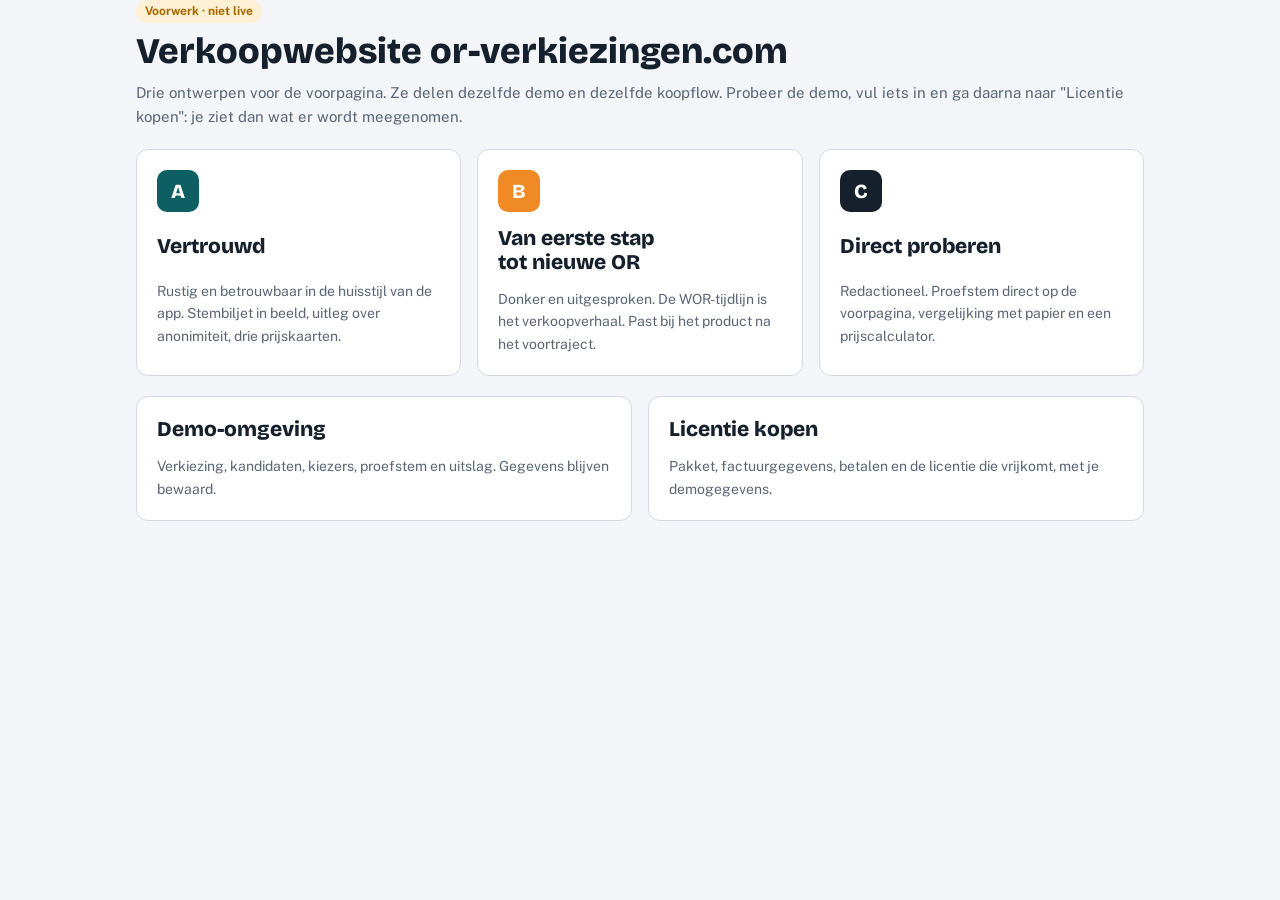
==== verkoopwebsite/index.html @ 51aff5f1 "Voorwerk verkoopwebsite: drie ontwerpen, demo, koopflow en technische aanpak Niet live: alleen in ee" ====
<!doctype html>
<html lang="nl">
<head>
<meta charset="utf-8">
<meta name="viewport" content="width=device-width, initial-scale=1">
<title>Verkoopwebsite ontwerpen</title>
<meta name="robots" content="noindex, nofollow">
<link rel="stylesheet" href="https://fonts.googleapis.com/css2?family=Bricolage+Grotesque:opsz,wght@12..96,600;12..96,800&family=Public+Sans:wght@400;600;700&display=swap">
<link rel="stylesheet" href="basis.css">
<style>
  main { padding: 40px 16px 64px; }
  .raster { display: grid; grid-template-columns: repeat(auto-fit, minmax(min(100%, 300px), 1fr)); gap: 16px; }
  .raster .kaart { text-decoration: none; color: var(--ink); }
  .raster .kaart:hover { border-color: var(--petrol); }
  .raster .kaart p { color: var(--muted); font-size: 14px; }
  .letter { width: 42px; height: 42px; border-radius: 10px; display: grid; place-items: center; font: 800 20px var(--display); color: #fff; }
</style>
</head>
<body>
<main class="wrap stapel">
  <div class="stapel" style="gap:8px">
    <span class="chip warn" style="width:fit-content">Voorwerk · niet live</span>
    <h1>Verkoopwebsite or-verkiezingen.com</h1>
    <p class="hint" style="font-size:15px">Drie ontwerpen voor de voorpagina. Ze delen dezelfde demo en dezelfde koopflow. Probeer de demo, vul iets in en ga daarna naar "Licentie kopen": je ziet dan wat er wordt meegenomen.</p>
  </div>
  <div class="raster">
    <a class="kaart" href="versie-a.html"><span class="letter" style="background:#0d5f63">A</span><h2>Vertrouwd</h2><p>Rustig en betrouwbaar in de huisstijl van de app. Stembiljet in beeld, uitleg over anonimiteit, drie prijskaarten.</p></a>
    <a class="kaart" href="versie-b.html"><span class="letter" style="background:#f08a24">B</span><h2>Van eerste stap tot nieuwe OR</h2><p>Donker en uitgesproken. De WOR-tijdlijn is het verkoopverhaal. Past bij het product na het voortraject.</p></a>
    <a class="kaart" href="versie-c.html"><span class="letter" style="background:#16202c">C</span><h2>Direct proberen</h2><p>Redactioneel. Proefstem direct op de voorpagina, vergelijking met papier en een prijscalculator.</p></a>
  </div>
  <div class="raster">
    <a class="kaart" href="demo.html"><h2>Demo-omgeving</h2><p>Verkiezing, kandidaten, kiezers, proefstem en uitslag. Gegevens blijven bewaard.</p></a>
    <a class="kaart" href="kopen.html"><h2>Licentie kopen</h2><p>Pakket, factuurgegevens, betalen en de licentie die vrijkomt, met je demogegevens.</p></a>
  </div>
</main>
</body>
</html>
---- verkoopwebsite/basis.css ----
/* Verkoopwebsite or-verkiezingen.com · gedeelde basis (demo, kopen, overzicht) */
:root {
  --bg: #f3f5f8; --surface: #ffffff; --sunk: #e8ecf2; --line: #d3dae4;
  --ink: #16202c; --muted: #5a6676; --petrol: #0d5f63; --petrol-soft: #dcefef; --on-petrol: #ffffff;
  --rood: #c4302b; --rood-soft: #fbe4e2; --warn: #a86a00; --warn-soft: #fdf0d5; --ok: #1f7a45; --ok-soft: #dff2e6;
  --display: "Bricolage Grotesque", ui-sans-serif, system-ui, sans-serif;
  --body: "Public Sans", ui-sans-serif, system-ui, -apple-system, "Segoe UI", Arial, sans-serif;
  --r: 12px;
  color-scheme: light;
}
@media (prefers-color-scheme: dark) {
  :root:not([data-theme="light"]) {
    --bg: #10161d; --surface: #18212b; --sunk: #0c1117; --line: #2b3644;
    --ink: #e6ebf1; --muted: #9aa6b5; --petrol: #5cc1c4; --petrol-soft: #16383b; --on-petrol: #0c1117;
    --rood: #ff6b62; --rood-soft: #3d1a19; --warn: #f0b74a; --warn-soft: #3a2c10; --ok: #5fd18f; --ok-soft: #14321f;
    color-scheme: dark;
  }
}
:root[data-theme="dark"] {
  --bg: #10161d; --surface: #18212b; --sunk: #0c1117; --line: #2b3644;
  --ink: #e6ebf1; --muted: #9aa6b5; --petrol: #5cc1c4; --petrol-soft: #16383b; --on-petrol: #0c1117;
  --rood: #ff6b62; --rood-soft: #3d1a19; --warn: #f0b74a; --warn-soft: #3a2c10; --ok: #5fd18f; --ok-soft: #14321f;
  color-scheme: dark;
}
* { box-sizing: border-box; }
html { -webkit-text-size-adjust: 100%; }
body { margin: 0; background: var(--bg); color: var(--ink); font: 15px/1.6 var(--body); }
h1, h2, h3 { font-family: var(--display); line-height: 1.15; margin: 0; text-wrap: balance; }
h1 { font-size: clamp(26px, 4vw, 36px); font-weight: 800; }
h2 { font-size: 21px; font-weight: 800; }
h3 { font-size: 16px; font-weight: 600; }
p { margin: 0; }
a { color: var(--petrol); }
[hidden] { display: none !important; }
.wrap { max-width: 1040px; margin: 0 auto; padding: 0 16px; }
.stapel { display: grid; gap: 20px; }
.kaart { background: var(--surface); border: 1px solid var(--line); border-radius: var(--r); padding: 20px; display: grid; gap: 14px; min-width: 0; }
.rij { display: flex; flex-wrap: wrap; gap: 10px; align-items: center; }
.velden { display: grid; grid-template-columns: repeat(auto-fit, minmax(min(100%, 220px), 1fr)); gap: 12px; }
label.veld { display: grid; gap: 4px; font-size: 13px; font-weight: 600; }
label.veld .uitleg { font-weight: 400; color: var(--muted); }
input, select, textarea { font: 15px var(--body); padding: 10px 12px; border: 1px solid var(--line); border-radius: 8px; background: var(--surface); color: var(--ink); width: 100%; }
textarea { min-height: 100px; resize: vertical; }
input[type="checkbox"], input[type="radio"] { width: auto; accent-color: var(--petrol); }
:focus-visible { outline: 3px solid var(--petrol); outline-offset: 2px; }
.knop { font: 700 15px var(--body); border: 0; border-radius: 8px; padding: 11px 18px; background: var(--petrol); color: var(--on-petrol); cursor: pointer; text-decoration: none; display: inline-block; }
.knop.licht { background: transparent; border: 1px solid var(--line); color: var(--ink); }
.knop.klein { padding: 6px 10px; font-size: 13px; }
.hint { font-size: 13px; color: var(--muted); }
.chip { display: inline-block; font-size: 12px; font-weight: 700; padding: 2px 9px; border-radius: 999px; background: var(--sunk); color: var(--muted); white-space: nowrap; }
.chip.ok { background: var(--ok-soft); color: var(--ok); }
.chip.warn { background: var(--warn-soft); color: var(--warn); }
.notitie { border-left: 4px solid var(--petrol); background: var(--petrol-soft); padding: 12px 14px; border-radius: 0 var(--r) var(--r) 0; display: grid; gap: 4px; font-size: 14px; }
.notitie.warn { border-color: var(--warn); background: var(--warn-soft); }
table { border-collapse: collapse; width: 100%; font-size: 14px; }
th, td { text-align: left; padding: 8px 10px; border-bottom: 1px solid var(--line); }
.tabel { overflow-x: auto; }

/* Kop van de demo- en koopomgeving */
.topbalk { background: var(--surface); border-bottom: 1px solid var(--line); }
.topbalk .wrap { display: flex; align-items: center; justify-content: space-between; gap: 12px; min-height: 64px; flex-wrap: wrap; }
.merk { display: flex; align-items: center; gap: 10px; color: var(--ink); text-decoration: none; font-family: var(--display); font-weight: 800; font-size: 18px; }
.merk svg { width: 34px; height: 34px; color: var(--petrol); flex: none; }
.demoband { background: var(--warn-soft); color: var(--ink); border-bottom: 1px solid var(--line); font-size: 14px; }
.demoband .wrap { padding-top: 8px; padding-bottom: 8px; display: flex; gap: 10px; align-items: center; flex-wrap: wrap; justify-content: space-between; }
.prototype { position: fixed; right: 12px; bottom: 12px; z-index: 50; background: var(--ink); color: var(--bg); font-size: 12px; font-weight: 700; padding: 6px 10px; border-radius: 999px; opacity: .85; }
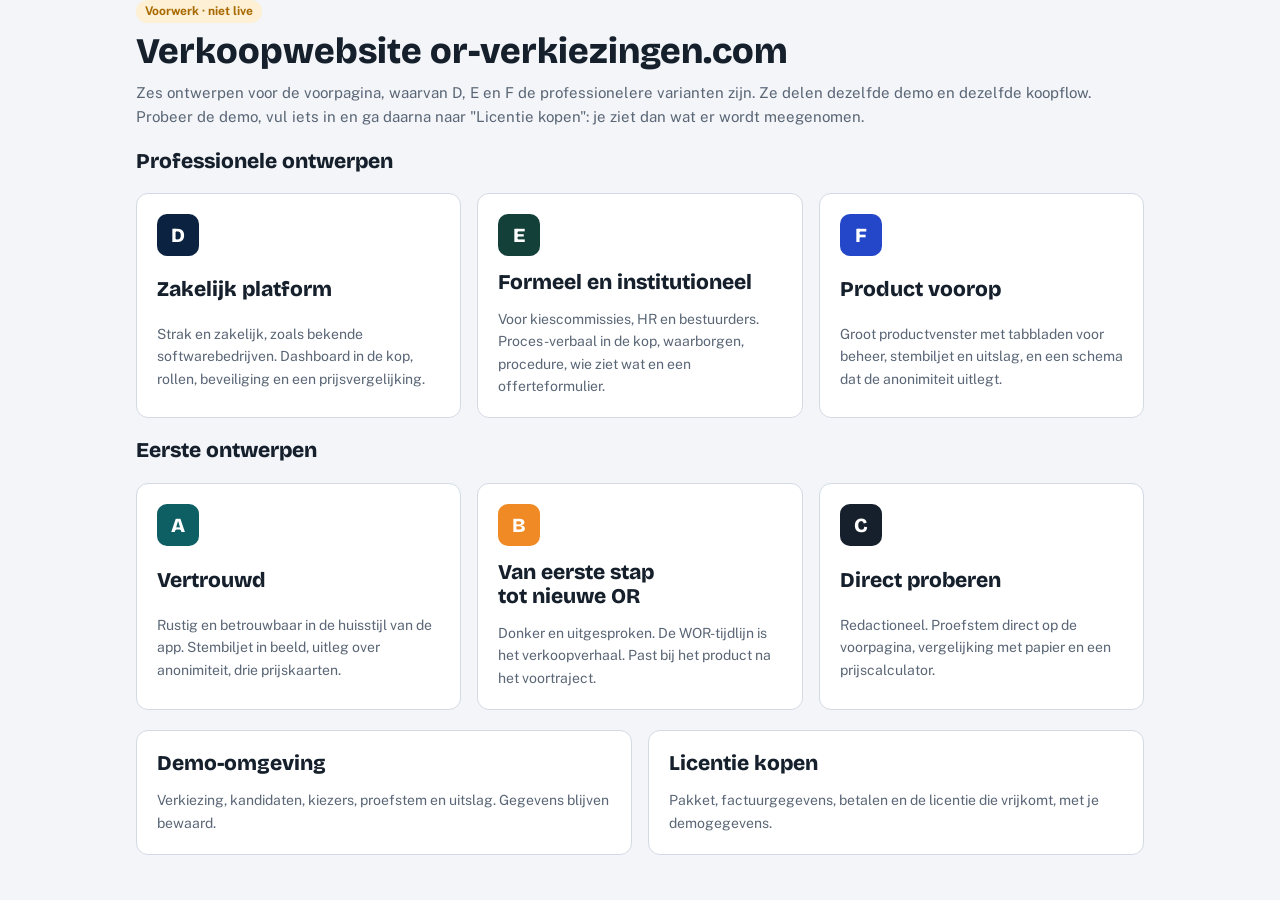
==== commit b2b46c5d: "Verkoopwebsite: drie professionelere ontwerpen (D, E, F) Co-Authored-By: Claude Opus 5.5 <noreply@an" ====
--- a/verkoopwebsite/index.html
+++ b/verkoopwebsite/index.html
@@ -21,8 +21,15 @@
   <div class="stapel" style="gap:8px">
     <span class="chip warn" style="width:fit-content">Voorwerk · niet live</span>
     <h1>Verkoopwebsite or-verkiezingen.com</h1>
-    <p class="hint" style="font-size:15px">Drie ontwerpen voor de voorpagina. Ze delen dezelfde demo en dezelfde koopflow. Probeer de demo, vul iets in en ga daarna naar "Licentie kopen": je ziet dan wat er wordt meegenomen.</p>
+    <p class="hint" style="font-size:15px">Zes ontwerpen voor de voorpagina, waarvan D, E en F de professionelere varianten zijn. Ze delen dezelfde demo en dezelfde koopflow. Probeer de demo, vul iets in en ga daarna naar "Licentie kopen": je ziet dan wat er wordt meegenomen.</p>
   </div>
+  <h2>Professionele ontwerpen</h2>
+  <div class="raster">
+    <a class="kaart" href="versie-d.html"><span class="letter" style="background:#0b2340">D</span><h2>Zakelijk platform</h2><p>Strak en zakelijk, zoals bekende softwarebedrijven. Dashboard in de kop, rollen, beveiliging en een prijsvergelijking.</p></a>
+    <a class="kaart" href="versie-e.html"><span class="letter" style="background:#14403a">E</span><h2>Formeel en institutioneel</h2><p>Voor kiescommissies, HR en bestuurders. Proces-verbaal in de kop, waarborgen, procedure, wie ziet wat en een offerteformulier.</p></a>
+    <a class="kaart" href="versie-f.html"><span class="letter" style="background:#2447c9">F</span><h2>Product voorop</h2><p>Groot productvenster met tabbladen voor beheer, stembiljet en uitslag, en een schema dat de anonimiteit uitlegt.</p></a>
+  </div>
+  <h2>Eerste ontwerpen</h2>
   <div class="raster">
     <a class="kaart" href="versie-a.html"><span class="letter" style="background:#0d5f63">A</span><h2>Vertrouwd</h2><p>Rustig en betrouwbaar in de huisstijl van de app. Stembiljet in beeld, uitleg over anonimiteit, drie prijskaarten.</p></a>
     <a class="kaart" href="versie-b.html"><span class="letter" style="background:#f08a24">B</span><h2>Van eerste stap tot nieuwe OR</h2><p>Donker en uitgesproken. De WOR-tijdlijn is het verkoopverhaal. Past bij het product na het voortraject.</p></a>
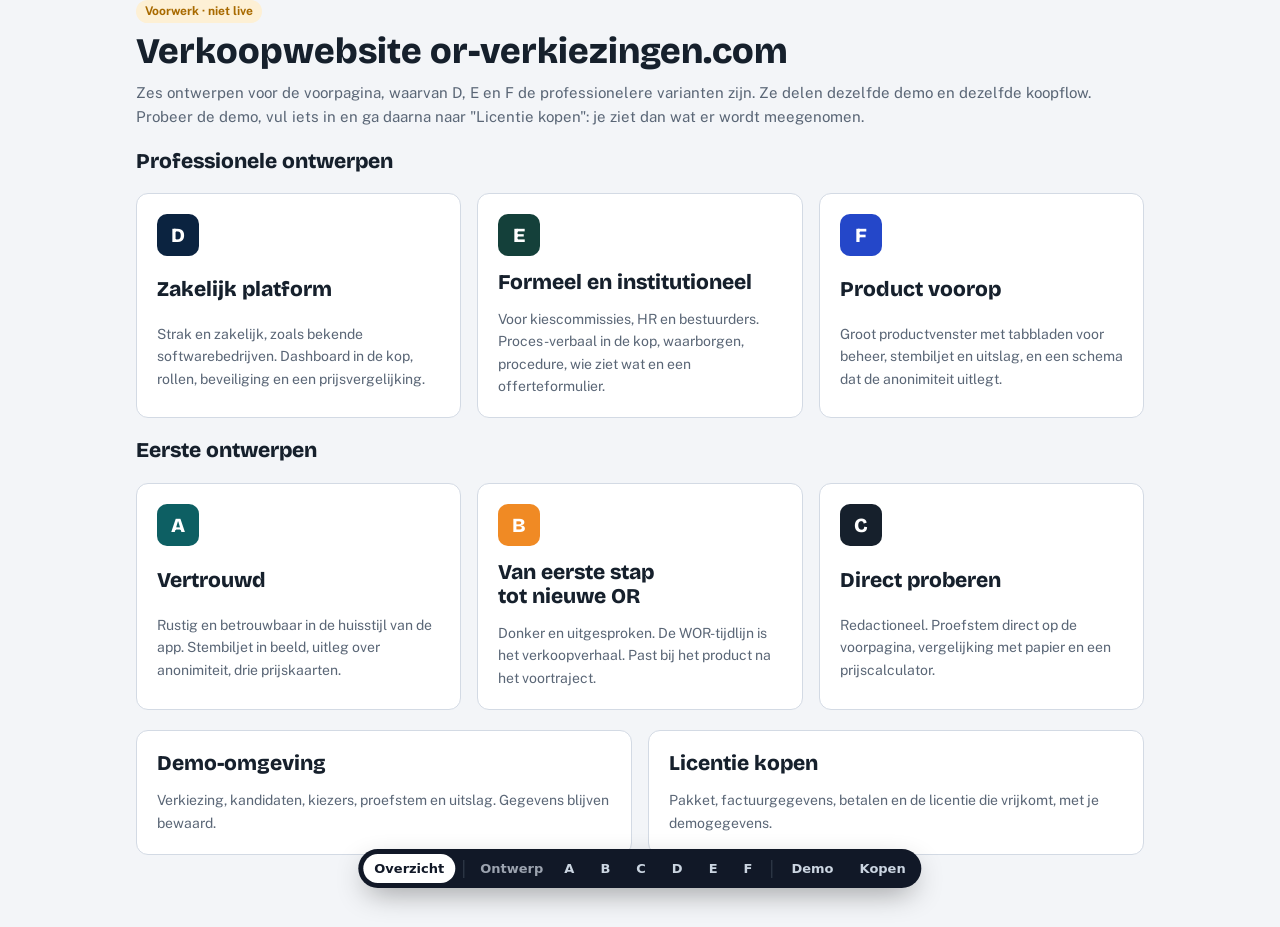
==== commit 83f1a4d2: "Verkoopwebsite: doorklikbare preview met wisselbalk en licentiestand in de demo Co-Authored-By: Clau" ====
--- a/verkoopwebsite/index.html
+++ b/verkoopwebsite/index.html
@@ -40,5 +40,6 @@
     <a class="kaart" href="kopen.html"><h2>Licentie kopen</h2><p>Pakket, factuurgegevens, betalen en de licentie die vrijkomt, met je demogegevens.</p></a>
   </div>
 </main>
+<script src="preview.js"></script>
 </body>
 </html>
